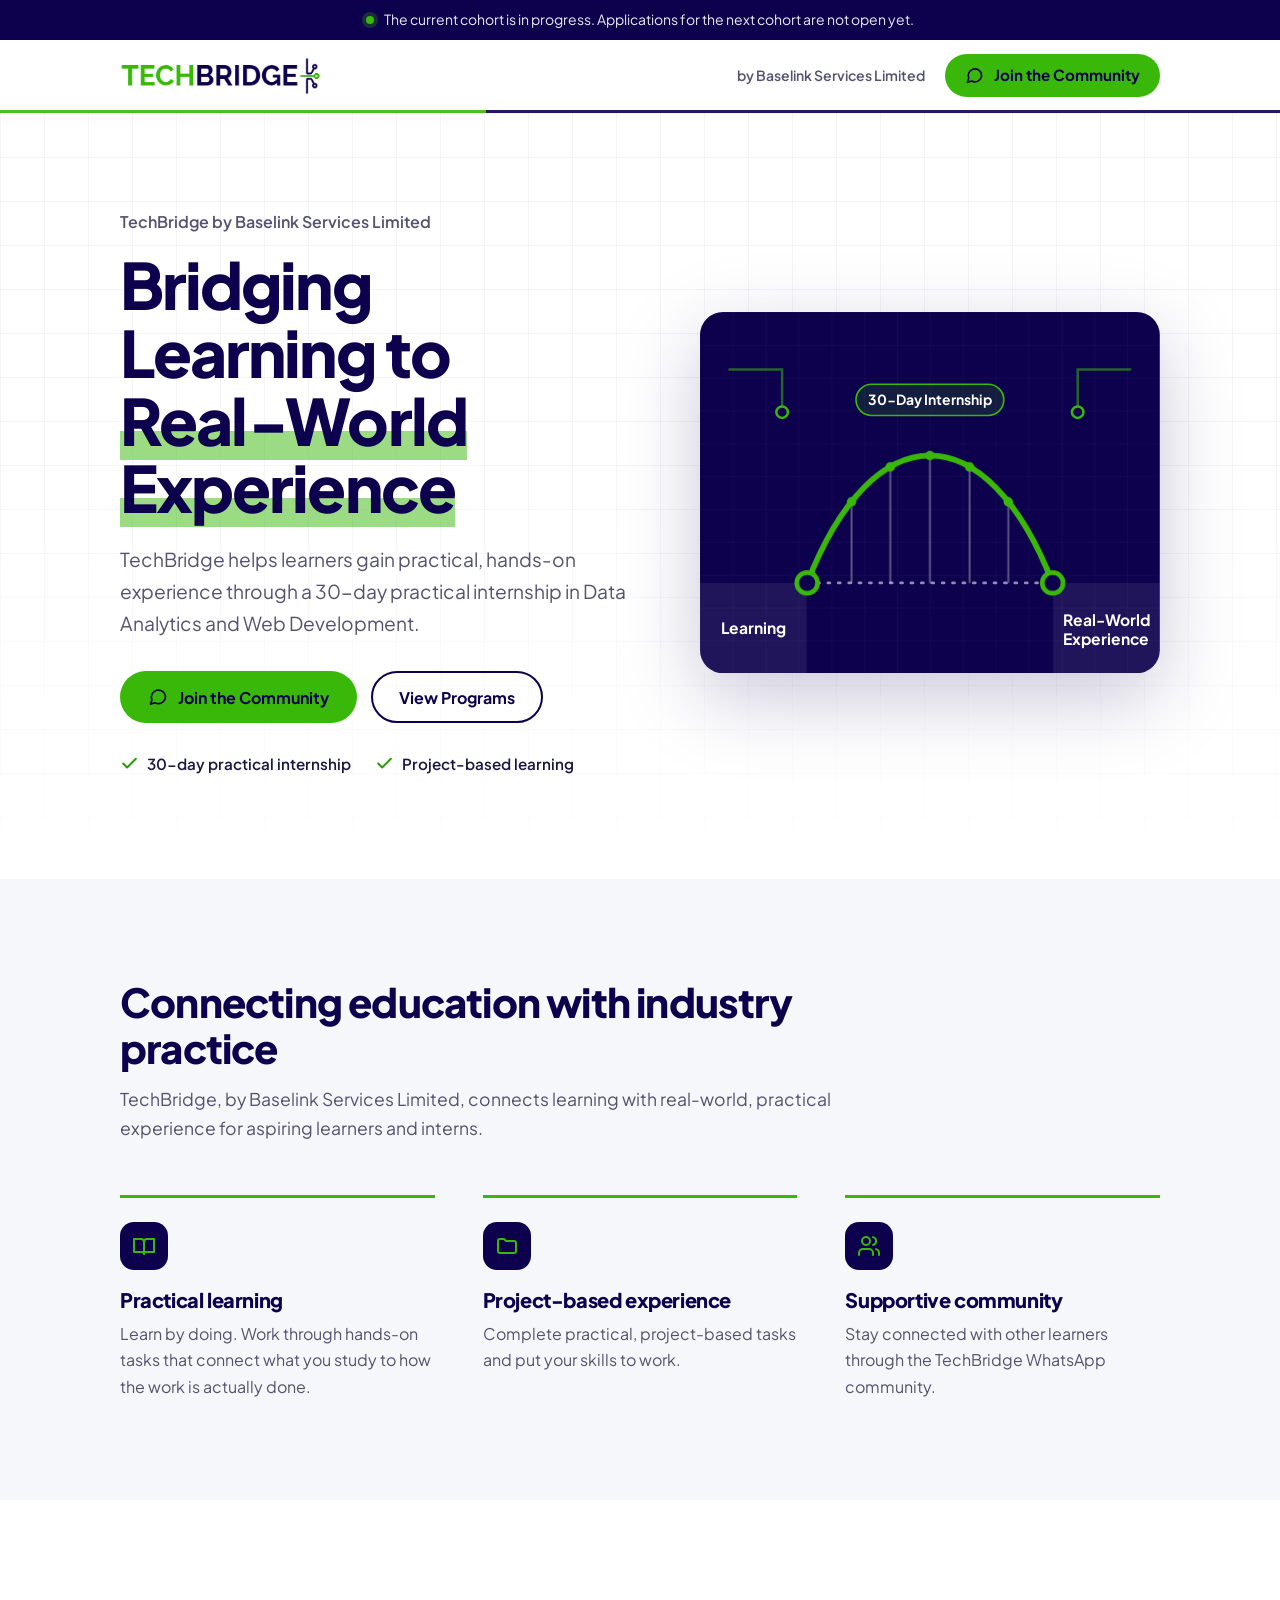
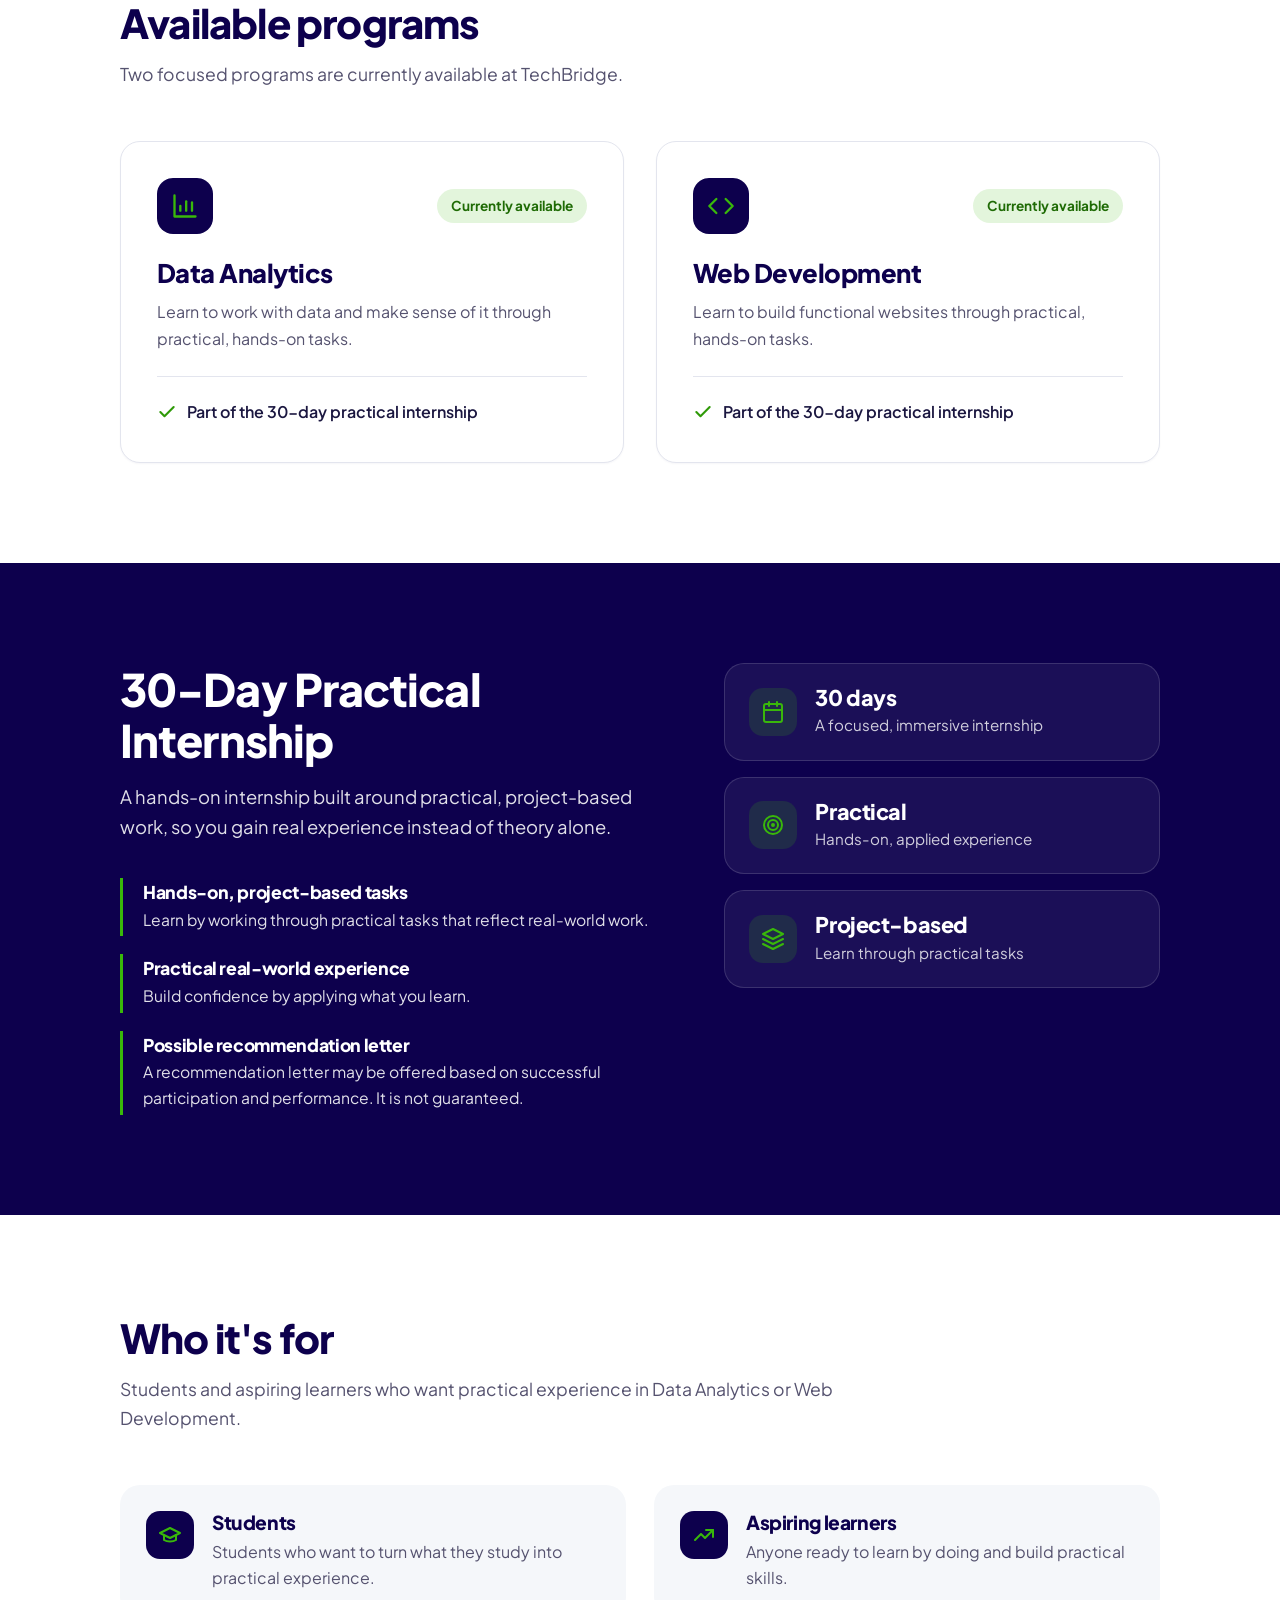
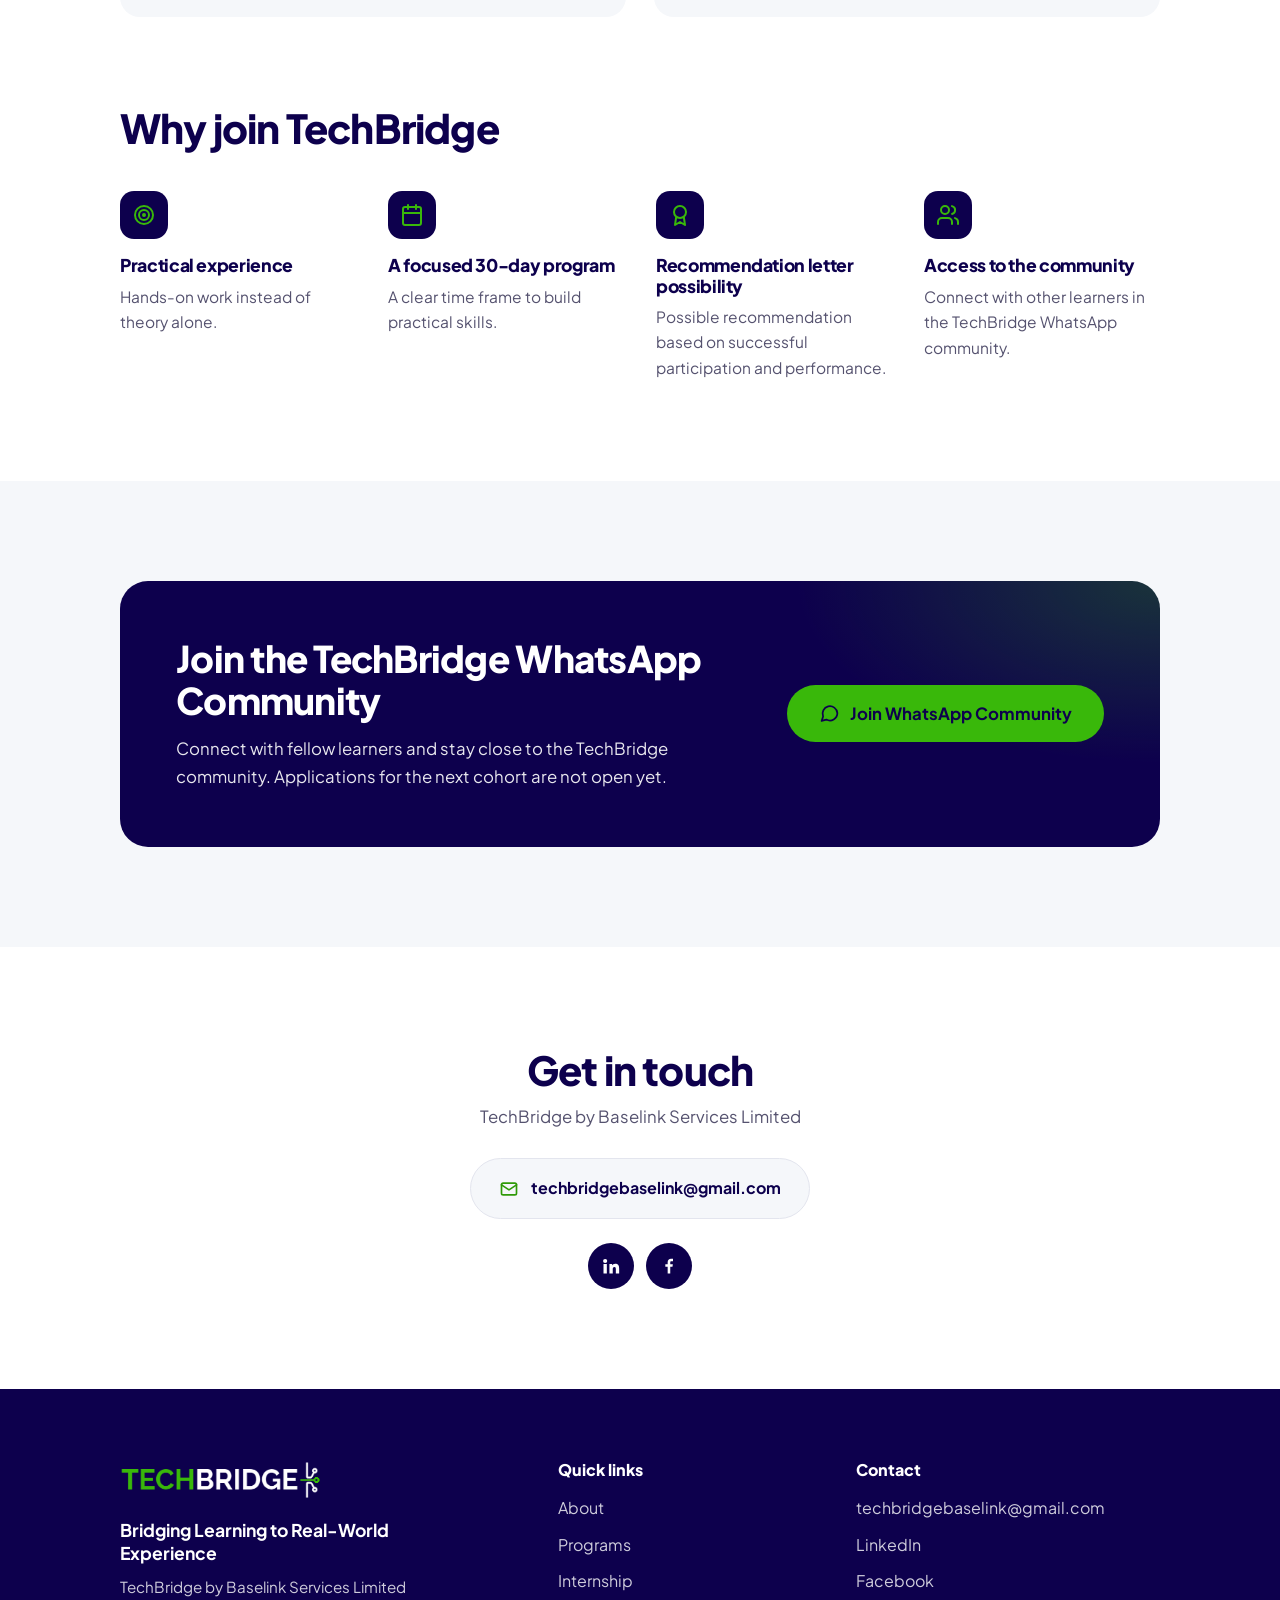
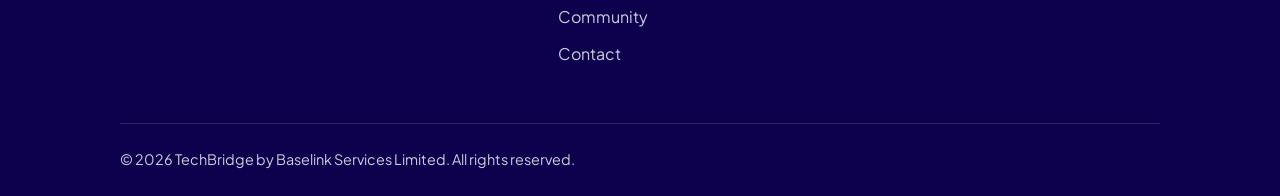
==== index.html @ 0a02c3eb "task completed" ====
<!DOCTYPE html>
<html lang="en">
<head>
  <meta charset="UTF-8">
  <meta name="viewport" content="width=device-width, initial-scale=1">
  <title>TechBridge | Bridging Learning to Real-World Experience</title>
  <meta name="description" content="TechBridge by Baselink Services Limited offers a 30-day practical internship in Data Analytics and Web Development.">
  <meta name="theme-color" content="#0D004D">
  <link rel="icon" type="image/png" href="images/favicon.png">

  <link rel="preconnect" href="https://fonts.googleapis.com">
  <link rel="preconnect" href="https://fonts.gstatic.com" crossorigin>
  <link href="https://fonts.googleapis.com/css2?family=Plus+Jakarta+Sans:wght@400;500;600;700;800&display=swap" rel="stylesheet">
  <link rel="stylesheet" href="style.css">
</head>
<body>

  <!-- Icon sprite (inline so there are no extra files to load) -->
  <svg width="0" height="0" style="position:absolute" aria-hidden="true" focusable="false">
    <defs>
      <symbol id="i-chat" viewBox="0 0 24 24" fill="none" stroke="currentColor" stroke-width="2" stroke-linecap="round" stroke-linejoin="round"><path d="M21 11.5a8.5 8.5 0 0 1-12.6 7.4L3 20.5l1.7-5A8.5 8.5 0 1 1 21 11.5Z"/></symbol>
      <symbol id="i-book" viewBox="0 0 24 24" fill="none" stroke="currentColor" stroke-width="2" stroke-linecap="round" stroke-linejoin="round"><path d="M2 5h7a3 3 0 0 1 3 3v12a2 2 0 0 0-2-2H2z"/><path d="M22 5h-7a3 3 0 0 0-3 3v12a2 2 0 0 1 2-2h8z"/></symbol>
      <symbol id="i-folder" viewBox="0 0 24 24" fill="none" stroke="currentColor" stroke-width="2" stroke-linecap="round" stroke-linejoin="round"><path d="M3 7a2 2 0 0 1 2-2h4l2 2h8a2 2 0 0 1 2 2v8a2 2 0 0 1-2 2H5a2 2 0 0 1-2-2z"/></symbol>
      <symbol id="i-users" viewBox="0 0 24 24" fill="none" stroke="currentColor" stroke-width="2" stroke-linecap="round" stroke-linejoin="round"><path d="M16 21v-2a4 4 0 0 0-4-4H6a4 4 0 0 0-4 4v2"/><circle cx="9" cy="7" r="4"/><path d="M22 21v-2a4 4 0 0 0-3-3.9"/><path d="M16 3.1a4 4 0 0 1 0 7.8"/></symbol>
      <symbol id="i-chart" viewBox="0 0 24 24" fill="none" stroke="currentColor" stroke-width="2" stroke-linecap="round" stroke-linejoin="round"><path d="M3 3v18h18"/><path d="M8 16v-4"/><path d="M13 16V8"/><path d="M18 16v-7"/></symbol>
      <symbol id="i-code" viewBox="0 0 24 24" fill="none" stroke="currentColor" stroke-width="2" stroke-linecap="round" stroke-linejoin="round"><path d="m16 18 6-6-6-6"/><path d="m8 6-6 6 6 6"/></symbol>
      <symbol id="i-check" viewBox="0 0 24 24" fill="none" stroke="currentColor" stroke-width="2.5" stroke-linecap="round" stroke-linejoin="round"><path d="M20 6 9 17l-5-5"/></symbol>
      <symbol id="i-calendar" viewBox="0 0 24 24" fill="none" stroke="currentColor" stroke-width="2" stroke-linecap="round" stroke-linejoin="round"><rect x="3" y="4" width="18" height="18" rx="2"/><path d="M16 2v4M8 2v4M3 10h18"/></symbol>
      <symbol id="i-target" viewBox="0 0 24 24" fill="none" stroke="currentColor" stroke-width="2" stroke-linecap="round" stroke-linejoin="round"><circle cx="12" cy="12" r="9"/><circle cx="12" cy="12" r="5"/><circle cx="12" cy="12" r="1"/></symbol>
      <symbol id="i-layers" viewBox="0 0 24 24" fill="none" stroke="currentColor" stroke-width="2" stroke-linecap="round" stroke-linejoin="round"><path d="m12 2 10 5-10 5L2 7l10-5Z"/><path d="m2 17 10 5 10-5"/><path d="m2 12 10 5 10-5"/></symbol>
      <symbol id="i-cap" viewBox="0 0 24 24" fill="none" stroke="currentColor" stroke-width="2" stroke-linecap="round" stroke-linejoin="round"><path d="M22 10 12 5 2 10l10 5 10-5Z"/><path d="M6 12v5c3 2 9 2 12 0v-5"/></symbol>
      <symbol id="i-trend" viewBox="0 0 24 24" fill="none" stroke="currentColor" stroke-width="2" stroke-linecap="round" stroke-linejoin="round"><path d="m3 17 6-6 4 4 8-8"/><path d="M14 7h7v7"/></symbol>
      <symbol id="i-award" viewBox="0 0 24 24" fill="none" stroke="currentColor" stroke-width="2" stroke-linecap="round" stroke-linejoin="round"><circle cx="12" cy="9" r="6"/><path d="M8.2 13.9 7 22l5-3 5 3-1.2-8.1"/></symbol>
      <symbol id="i-mail" viewBox="0 0 24 24" fill="none" stroke="currentColor" stroke-width="2" stroke-linecap="round" stroke-linejoin="round"><rect x="3" y="5" width="18" height="14" rx="2"/><path d="m3 7 9 6 9-6"/></symbol>
      <symbol id="i-linkedin" viewBox="0 0 24 24" fill="currentColor"><path d="M4.98 3.5a2.5 2.5 0 1 1 0 5 2.5 2.5 0 0 1 0-5ZM3 9.5h4V21H3V9.5Zm6.5 0h3.8v1.6h.1c.5-1 1.8-1.9 3.7-1.9 4 0 4.7 2.6 4.7 6V21h-4v-5c0-1.2 0-2.8-1.7-2.8s-2 1.3-2 2.7V21h-4V9.5Z"/></symbol>
      <symbol id="i-facebook" viewBox="0 0 24 24" fill="currentColor"><path d="M13.5 21v-8h2.7l.4-3.2h-3.1V7.8c0-.9.3-1.5 1.6-1.5h1.7V3.4c-.3 0-1.3-.1-2.4-.1-2.4 0-4 1.5-4 4.1v2.4H7.6V13h2.8v8h3.1Z"/></symbol>
    </defs>
  </svg>

  <a class="skip-link" href="#main">Skip to content</a>

  <!-- Cohort notice -->
  <div class="notice" role="status">
    <p><span class="notice-dot" aria-hidden="true"></span>The current cohort is in progress. Applications for the next cohort are not open yet.</p>
  </div>

  <!-- Header -->
  <header class="site-header">
    <div class="container header-inner">
      <a class="brand" href="#home" aria-label="TechBridge home">
        <img src="images/techbridge-logo.png" alt="TechBridge" width="546" height="103">
      </a>
      <div class="header-side">
        <span class="header-org">by Baselink Services Limited</span>
        <a class="btn btn-primary btn-sm" href="https://chat.whatsapp.com/FqpBvYS4oaK32cXDxc8JIS" target="_blank" rel="noopener noreferrer">
          <svg class="icon" aria-hidden="true"><use href="#i-chat"/></svg>
          <span class="label-long">Join the Community</span>
          <span class="label-short">Join</span>
        </a>
      </div>
    </div>
  </header>

  <main id="main">

    <!-- Hero -->
    <section class="hero" id="home">
      <div class="container hero-grid">
        <div class="hero-copy">
          <p class="hero-org">TechBridge by Baselink Services Limited</p>
          <h1>Bridging Learning to <span class="mark">Real&#8209;World Experience</span></h1>
          <p class="hero-lead">TechBridge helps learners gain practical, hands-on experience through a 30-day practical internship in Data Analytics and Web Development.</p>
          <div class="hero-actions">
            <a class="btn btn-primary" href="https://chat.whatsapp.com/FqpBvYS4oaK32cXDxc8JIS" target="_blank" rel="noopener noreferrer">
              <svg class="icon" aria-hidden="true"><use href="#i-chat"/></svg>
              Join the Community
            </a>
            <a class="btn btn-outline" href="#programs">View Programs</a>
          </div>
          <ul class="hero-points">
            <li><svg class="icon" aria-hidden="true"><use href="#i-check"/></svg>30-day practical internship</li>
            <li><svg class="icon" aria-hidden="true"><use href="#i-check"/></svg>Project-based learning</li>
          </ul>
        </div>

        <div class="hero-visual">
          <svg class="bridge" viewBox="0 0 560 440" role="img" aria-label="Illustration of a bridge connecting Learning on the left to Real-World Experience on the right">
            <defs>
              <pattern id="grid" width="40" height="40" patternUnits="userSpaceOnUse">
                <path d="M40 0H0V40" fill="none" stroke="#ffffff" stroke-opacity="0.07"/>
              </pattern>
            </defs>
            <rect width="560" height="440" rx="28" fill="#0D004D"/>
            <rect width="560" height="440" rx="28" fill="url(#grid)"/>

            <!-- circuit traces, echoing the logo icon -->
            <g fill="none" stroke="#39B80A" stroke-opacity="0.55" stroke-width="3" stroke-linecap="round">
              <path d="M36 70h64v44"/>
              <path d="M524 70h-64v44"/>
            </g>
            <g fill="#0D004D" stroke="#39B80A" stroke-width="3">
              <circle cx="100" cy="122" r="7"/>
              <circle cx="460" cy="122" r="7"/>
            </g>

            <!-- banks -->
            <rect x="0" y="330" width="130" height="110" fill="#ffffff" fill-opacity="0.08"/>
            <rect x="430" y="330" width="130" height="110" fill="#ffffff" fill-opacity="0.08"/>

            <g transform="translate(280 330) scale(1.15) translate(-280 -330)">
            <!-- deck -->
            <path d="M150 330H410" stroke="#ffffff" stroke-opacity="0.55" stroke-width="3" stroke-dasharray="2 9" stroke-linecap="round"/>

            <!-- hangers -->
            <g class="hangers" stroke="#ffffff" stroke-opacity="0.35" stroke-width="2">
              <path d="M197 244V330"/><path d="M238 207V330"/><path d="M280 195V330"/><path d="M322 207V330"/><path d="M363 244V330"/>
            </g>

            <!-- arch -->
            <path class="arch" pathLength="1" d="M150 330C220 150 340 150 410 330" fill="none" stroke="#39B80A" stroke-width="6" stroke-linecap="round"/>

            <g class="arch-nodes" fill="#39B80A">
              <circle cx="197" cy="244" r="5"/><circle cx="238" cy="207" r="5"/><circle cx="280" cy="195" r="5"/><circle cx="322" cy="207" r="5"/><circle cx="363" cy="244" r="5"/>
            </g>

            <!-- end nodes -->
            <g fill="#0D004D" stroke="#39B80A" stroke-width="5">
              <circle cx="150" cy="330" r="11"/>
              <circle cx="410" cy="330" r="11"/>
            </g>

            </g>

            <!-- 30-day tag -->
            <g>
              <rect x="190" y="88" width="180" height="38" rx="19" fill="#39B80A" fill-opacity="0.16" stroke="#39B80A" stroke-width="2"/>
              <text x="280" y="113" text-anchor="middle" fill="#ffffff" font-size="17" font-weight="700" font-family="Plus Jakarta Sans, Arial, sans-serif">30-Day Internship</text>
            </g>

            <!-- bank labels -->
            <g fill="#ffffff" font-family="Plus Jakarta Sans, Arial, sans-serif" font-weight="700" font-size="19" text-anchor="middle">
              <text x="65" y="392">Learning</text>
              <text x="495" y="382">Real-World</text>
              <text x="495" y="406">Experience</text>
            </g>
          </svg>
        </div>
      </div>
    </section>

    <!-- About -->
    <section class="section section-soft" id="about">
      <div class="container">
        <div class="section-head">
          <h2>Connecting education with industry practice</h2>
          <p>TechBridge, by Baselink Services Limited, connects learning with real-world, practical experience for aspiring learners and interns.</p>
        </div>

        <div class="trio">
          <article class="trio-item">
            <span class="icon-chip"><svg class="icon" aria-hidden="true"><use href="#i-book"/></svg></span>
            <div class="trio-text">
              <h3>Practical learning</h3>
              <p>Learn by doing. Work through hands-on tasks that connect what you study to how the work is actually done.</p>
            </div>
          </article>
          <article class="trio-item">
            <span class="icon-chip"><svg class="icon" aria-hidden="true"><use href="#i-folder"/></svg></span>
            <div class="trio-text">
              <h3>Project-based experience</h3>
              <p>Complete practical, project-based tasks and put your skills to work.</p>
            </div>
          </article>
          <article class="trio-item">
            <span class="icon-chip"><svg class="icon" aria-hidden="true"><use href="#i-users"/></svg></span>
            <div class="trio-text">
              <h3>Supportive community</h3>
              <p>Stay connected with other learners through the TechBridge WhatsApp community.</p>
            </div>
          </article>
        </div>
      </div>
    </section>

    <!-- Programs -->
    <section class="section" id="programs">
      <div class="container">
        <div class="section-head">
          <h2>Available programs</h2>
          <p>Two focused programs are currently available at TechBridge.</p>
        </div>

        <div class="program-grid">
          <article class="program-card">
            <div class="program-top">
              <span class="icon-chip icon-chip-lg"><svg class="icon" aria-hidden="true"><use href="#i-chart"/></svg></span>
              <span class="badge">Currently available</span>
            </div>
            <h3>Data Analytics</h3>
            <p>Learn to work with data and make sense of it through practical, hands-on tasks.</p>
            <ul class="check-list">
              <li><svg class="icon" aria-hidden="true"><use href="#i-check"/></svg>Part of the 30-day practical internship</li>
            </ul>
          </article>

          <article class="program-card">
            <div class="program-top">
              <span class="icon-chip icon-chip-lg"><svg class="icon" aria-hidden="true"><use href="#i-code"/></svg></span>
              <span class="badge">Currently available</span>
            </div>
            <h3>Web Development</h3>
            <p>Learn to build functional websites through practical, hands-on tasks.</p>
            <ul class="check-list">
              <li><svg class="icon" aria-hidden="true"><use href="#i-check"/></svg>Part of the 30-day practical internship</li>
            </ul>
          </article>
        </div>
      </div>
    </section>

    <!-- Internship -->
    <section class="section section-dark" id="internship">
      <div class="container internship-grid">
        <div class="internship-copy">
          <h2>30-Day Practical Internship</h2>
          <p class="internship-lead">A hands-on internship built around practical, project-based work, so you gain real experience instead of theory alone.</p>

          <ul class="benefits">
            <li>
              <h3>Hands-on, project-based tasks</h3>
              <p>Learn by working through practical tasks that reflect real-world work.</p>
            </li>
            <li>
              <h3>Practical real-world experience</h3>
              <p>Build confidence by applying what you learn.</p>
            </li>
            <li>
              <h3>Possible recommendation letter</h3>
              <p>A recommendation letter may be offered based on successful participation and performance. It is not guaranteed.</p>
            </li>
          </ul>
        </div>

        <div class="internship-tiles">
          <div class="tile">
            <span class="icon-chip icon-chip-light"><svg class="icon" aria-hidden="true"><use href="#i-calendar"/></svg></span>
            <div>
              <h3>30 days</h3>
              <p>A focused, immersive internship</p>
            </div>
          </div>
          <div class="tile">
            <span class="icon-chip icon-chip-light"><svg class="icon" aria-hidden="true"><use href="#i-target"/></svg></span>
            <div>
              <h3>Practical</h3>
              <p>Hands-on, applied experience</p>
            </div>
          </div>
          <div class="tile">
            <span class="icon-chip icon-chip-light"><svg class="icon" aria-hidden="true"><use href="#i-layers"/></svg></span>
            <div>
              <h3>Project-based</h3>
              <p>Learn through practical tasks</p>
            </div>
          </div>
        </div>
      </div>
    </section>

    <!-- Who it's for + Why join -->
    <section class="section" id="why-join">
      <div class="container">
        <div class="section-head">
          <h2>Who it's for</h2>
          <p>Students and aspiring learners who want practical experience in Data Analytics or Web Development.</p>
        </div>

        <div class="duo">
          <article class="who-card">
            <span class="icon-chip"><svg class="icon" aria-hidden="true"><use href="#i-cap"/></svg></span>
            <div>
              <h3>Students</h3>
              <p>Students who want to turn what they study into practical experience.</p>
            </div>
          </article>
          <article class="who-card">
            <span class="icon-chip"><svg class="icon" aria-hidden="true"><use href="#i-trend"/></svg></span>
            <div>
              <h3>Aspiring learners</h3>
              <p>Anyone ready to learn by doing and build practical skills.</p>
            </div>
          </article>
        </div>

        <div class="section-head why-head">
          <h2>Why join TechBridge</h2>
        </div>

        <div class="quad">
          <article class="why-item">
            <span class="icon-chip"><svg class="icon" aria-hidden="true"><use href="#i-target"/></svg></span>
            <h3>Practical experience</h3>
            <p>Hands-on work instead of theory alone.</p>
          </article>
          <article class="why-item">
            <span class="icon-chip"><svg class="icon" aria-hidden="true"><use href="#i-calendar"/></svg></span>
            <h3>A focused 30-day program</h3>
            <p>A clear time frame to build practical skills.</p>
          </article>
          <article class="why-item">
            <span class="icon-chip"><svg class="icon" aria-hidden="true"><use href="#i-award"/></svg></span>
            <h3>Recommendation letter possibility</h3>
            <p>Possible recommendation based on successful participation and performance.</p>
          </article>
          <article class="why-item">
            <span class="icon-chip"><svg class="icon" aria-hidden="true"><use href="#i-users"/></svg></span>
            <h3>Access to the community</h3>
            <p>Connect with other learners in the TechBridge WhatsApp community.</p>
          </article>
        </div>
      </div>
    </section>

    <!-- Community -->
    <section class="section section-soft" id="community">
      <div class="container">
        <div class="community-banner">
          <div class="community-copy">
            <h2>Join the TechBridge WhatsApp Community</h2>
            <p>Connect with fellow learners and stay close to the TechBridge community. Applications for the next cohort are not open yet.</p>
          </div>
          <a class="btn btn-primary btn-lg" href="https://chat.whatsapp.com/FqpBvYS4oaK32cXDxc8JIS" target="_blank" rel="noopener noreferrer">
            <svg class="icon" aria-hidden="true"><use href="#i-chat"/></svg>
            Join WhatsApp Community
          </a>
        </div>
      </div>
    </section>

    <!-- Contact -->
    <section class="section" id="contact">
      <div class="container contact">
        <h2>Get in touch</h2>
        <p>TechBridge by Baselink Services Limited</p>

        <a class="email-pill" href="mailto:techbridgebaselink@gmail.com">
          <svg class="icon" aria-hidden="true"><use href="#i-mail"/></svg>
          techbridgebaselink@gmail.com
        </a>

        <ul class="socials" aria-label="TechBridge social media">
          <li>
            <a href="https://www.linkedin.com/company/techbridge-services/" target="_blank" rel="noopener noreferrer" aria-label="TechBridge on LinkedIn">
              <svg class="icon" aria-hidden="true"><use href="#i-linkedin"/></svg>
            </a>
          </li>
          <li>
            <a href="https://www.facebook.com/p/Baselink-Services-100066771475783/" target="_blank" rel="noopener noreferrer" aria-label="Baselink Services on Facebook">
              <svg class="icon" aria-hidden="true"><use href="#i-facebook"/></svg>
            </a>
          </li>
        </ul>
      </div>
    </section>

  </main>

  <!-- Footer -->
  <footer class="site-footer">
    <div class="container footer-grid">
      <div class="footer-brand">
        <img src="images/techbridge-logo-light.png" alt="TechBridge" width="546" height="103">
        <p class="footer-tagline">Bridging Learning to Real-World Experience</p>
        <p class="footer-org">TechBridge by Baselink Services Limited</p>
      </div>

      <nav class="footer-col" aria-label="Footer">
        <h2>Quick links</h2>
        <ul>
          <li><a href="#about">About</a></li>
          <li><a href="#programs">Programs</a></li>
          <li><a href="#internship">Internship</a></li>
          <li><a href="#community">Community</a></li>
          <li><a href="#contact">Contact</a></li>
        </ul>
      </nav>

      <div class="footer-col">
        <h2>Contact</h2>
        <ul>
          <li><a href="mailto:techbridgebaselink@gmail.com">techbridgebaselink@gmail.com</a></li>
          <li><a href="https://www.linkedin.com/company/techbridge-services/" target="_blank" rel="noopener noreferrer">LinkedIn</a></li>
          <li><a href="https://www.facebook.com/p/Baselink-Services-100066771475783/" target="_blank" rel="noopener noreferrer">Facebook</a></li>
        </ul>
      </div>
    </div>

    <div class="container footer-bottom">
      <p>&copy; 2026 TechBridge by Baselink Services Limited. All rights reserved.</p>
    </div>
  </footer>

</body>
</html>
---- style.css ----
/* ==========================================================
   TechBridge homepage  (FLEXBOX VERSION: no CSS grid anywhere)
   Brand colors sampled from the logo:
   green #39B80A, navy #0D004D

   Flexbox cheat sheet used in this file
   - Row of equal columns:   parent {display:flex; gap:X}  child {flex:1 1 0; min-width:0}
   - Unequal columns (ratio): child {flex:1.05 1 0}  and  child {flex:.95 1 0}
   - Stack in a column:      parent {display:flex; flex-direction:column; gap:X}
   - Wrap into rows:         parent {flex-wrap:wrap}  child {flex:0 0 calc(...)}
   - Center on both axes:    align-items:center; justify-content:center
   ========================================================== */

:root {
  --green: #39b80a;
  --green-dark: #2f9a08;
  --navy: #0d004d;
  --navy-soft: #1a0f66;
  --ink: #1b1740;
  --muted: #55526f;
  --line: #e3e5ee;
  --soft: #f5f7fa;
  --white: #ffffff;

  --radius-sm: 12px;
  --radius: 20px;
  --radius-lg: 28px;

  --font: "Plus Jakarta Sans", system-ui, -apple-system, "Segoe UI", Roboto, Arial, sans-serif;
  --header-h: 72px;

  /* gap used by the 4-up "Why join" row, reused in a calc() below */
  --quad-gap: clamp(20px, 3vw, 32px);
}

/* ---------- Reset / base ---------- */
*,
*::before,
*::after { box-sizing: border-box; }

html {
  scroll-behavior: smooth;
  scroll-padding-top: calc(var(--header-h) + 16px);
  -webkit-text-size-adjust: 100%;
}

body {
  margin: 0;
  font-family: var(--font);
  font-size: 1rem;
  line-height: 1.65;
  color: var(--ink);
  background: var(--white);
  -webkit-font-smoothing: antialiased;
}

img, svg { display: block; max-width: 100%; }

h1, h2, h3, p, ul { margin: 0; }
ul { padding: 0; list-style: none; }

a { color: inherit; }

h1, h2, h3 {
  color: var(--navy);
  line-height: 1.15;
  letter-spacing: -0.02em;
  font-weight: 800;
}

.container {
  width: 100%;
  max-width: 1120px;
  margin-inline: auto;
  padding-inline: clamp(20px, 5vw, 40px);
}

.icon {
  width: 1.25em;
  height: 1.25em;
  flex: none;
}

:focus-visible {
  outline: 3px solid var(--navy);
  outline-offset: 3px;
  border-radius: 6px;
}

.section-dark :focus-visible,
.site-footer :focus-visible,
.community-banner :focus-visible,
.notice :focus-visible {
  outline-color: var(--white);
}

.skip-link {
  position: absolute;
  left: 16px;
  top: -60px;
  z-index: 100;
  padding: 10px 16px;
  background: var(--navy);
  color: var(--white);
  border-radius: 8px;
  text-decoration: none;
  font-weight: 600;
}
.skip-link:focus { top: 12px; }

/* ---------- Buttons ---------- */
.btn {
  white-space: nowrap;
  display: inline-flex;          /* icon + text on one line */
  align-items: center;
  justify-content: center;
  gap: 10px;
  padding: 14px 26px;
  border-radius: 999px;
  border: 2px solid transparent;
  font: inherit;
  font-weight: 700;
  font-size: 1rem;
  line-height: 1.2;
  text-decoration: none;
  cursor: pointer;
  transition: background-color 0.2s, color 0.2s, border-color 0.2s;
}

/* Navy text on green keeps contrast high */
.btn-primary {
  background: var(--green);
  color: var(--navy);
}
.btn-primary:hover { background: var(--green-dark); }

.btn-outline {
  background: transparent;
  color: var(--navy);
  border-color: var(--navy);
}
.btn-outline:hover {
  background: var(--navy);
  color: var(--white);
}

.btn-sm { padding: 10px 18px; font-size: 0.95rem; }
.btn-lg { padding: 16px 30px; font-size: 1.05rem; }

.label-short { display: none; }

/* ---------- Cohort notice + header ---------- */
.notice {
  background: var(--navy);
  color: rgba(255, 255, 255, 0.92);
  font-size: 0.875rem;
  text-align: center;
  padding: 10px 20px;
}
.notice p {
  display: flex;                 /* dot + sentence side by side */
  align-items: center;
  justify-content: center;
  gap: 10px;
  line-height: 1.4;
}
.notice-dot {
  width: 8px;
  height: 8px;
  flex: none;
  border-radius: 50%;
  background: var(--green);
  box-shadow: 0 0 0 4px rgba(57, 184, 10, 0.25);
}

.site-header {
  position: sticky;
  top: 0;
  z-index: 50;
  background: rgba(255, 255, 255, 0.92);
  -webkit-backdrop-filter: saturate(1.4) blur(10px);
  backdrop-filter: saturate(1.4) blur(10px);
  border-bottom: 1px solid var(--line);
}
/* Two-tone line, echoing the green + navy logo */
.site-header::after {
  content: "";
  position: absolute;
  left: 0;
  right: 0;
  bottom: -1px;
  height: 3px;
  background: linear-gradient(90deg, var(--green) 0%, var(--green) 38%, var(--navy) 38%, var(--navy) 100%);
  opacity: 0.9;
}

/* Logo on the left, everything else pushed to the right */
.header-inner {
  display: flex;
  align-items: center;
  justify-content: space-between;
  gap: 16px;
  min-height: var(--header-h);
}

.brand img {
  height: 38px;
  width: auto;
}

.header-side {
  display: flex;
  align-items: center;
  gap: 20px;
}
.header-org {
  white-space: nowrap;
  font-size: 0.875rem;
  font-weight: 600;
  color: var(--muted);
}

/* ---------- Hero ---------- */
.hero {
  position: relative;
  overflow: hidden;
  padding: clamp(48px, 8vw, 96px) 0 clamp(56px, 8vw, 104px);
  background:
    linear-gradient(rgba(13, 0, 77, 0.045) 1px, transparent 1px) 0 0 / 44px 44px,
    linear-gradient(90deg, rgba(13, 0, 77, 0.045) 1px, transparent 1px) 0 0 / 44px 44px,
    var(--white);
}
.hero::before {
  /* fades the grid lines out toward the bottom */
  content: "";
  position: absolute;
  inset: 0;
  background: linear-gradient(to bottom, rgba(255, 255, 255, 0) 40%, var(--white) 100%);
  pointer-events: none;
}

/* Two columns: text (1.05 share) and illustration (0.95 share) */
.hero-grid {
  position: relative;
  display: flex;
  align-items: center;
  gap: clamp(32px, 6vw, 72px);
}
.hero-copy   { flex: 1.05 1 0; min-width: 0; }
.hero-visual { flex: 0.95 1 0; min-width: 0; filter: drop-shadow(0 24px 40px rgba(13, 0, 77, 0.22)); }

.hero-org {
  font-weight: 600;
  color: var(--muted);
  margin-bottom: 16px;
}

.hero h1 {
  font-size: clamp(2.3rem, 5.4vw, 4rem);
  line-height: 1.06;
  letter-spacing: -0.03em;
}

/* Highlight bar behind the key phrase: stays readable, unlike green text on white */
.mark {
  background: linear-gradient(transparent 64%, rgba(57, 184, 10, 0.5) 64%);
  -webkit-box-decoration-break: clone;
  box-decoration-break: clone;
}

.hero-lead {
  margin-top: 22px;
  max-width: 54ch;
  font-size: clamp(1.05rem, 1.6vw, 1.2rem);
  color: var(--muted);
}

.hero-actions {
  display: flex;
  flex-wrap: wrap;               /* buttons drop to a new line when space runs out */
  gap: 14px;
  margin-top: 32px;
}

.hero-points {
  display: flex;
  flex-wrap: wrap;
  gap: 10px 24px;
  margin-top: 28px;
  font-size: 0.95rem;
  font-weight: 600;
  color: var(--ink);
}
.hero-points li {
  display: flex;
  align-items: center;
  gap: 8px;
}
.hero-points .icon { color: var(--green-dark); }

.bridge { width: 100%; height: auto; }

/* The one animated moment: the bridge draws itself on load */
.arch {
  stroke-dasharray: 1;
  stroke-dashoffset: 1;
  animation: draw 1.8s 0.3s ease-out forwards;
}
.hangers,
.arch-nodes {
  opacity: 0;
  animation: appear 0.8s 1.5s ease-out forwards;
}
@keyframes draw { to { stroke-dashoffset: 0; } }
@keyframes appear { to { opacity: 1; } }

/* ---------- Sections ---------- */
.section { padding: clamp(60px, 8vw, 100px) 0; }
.section-soft { background: var(--soft); }
.section-dark {
  background: var(--navy);
  color: rgba(255, 255, 255, 0.88);
}
.section-dark h2,
.section-dark h3 { color: var(--white); }

.section-head { max-width: 62ch; margin-bottom: clamp(32px, 5vw, 52px); }
.section-head h2 { font-size: clamp(1.75rem, 3.6vw, 2.5rem); }
.section-head p {
  margin-top: 14px;
  font-size: 1.1rem;
  color: var(--muted);
}

.icon-chip {
  display: inline-flex;
  align-items: center;
  justify-content: center;
  width: 48px;
  height: 48px;
  flex: none;                    /* never let flexbox squash the icon square */
  border-radius: 14px;
  background: var(--navy);
  color: var(--green);
}
.icon-chip .icon { width: 24px; height: 24px; }
.icon-chip-lg { width: 56px; height: 56px; border-radius: 16px; }
.icon-chip-lg .icon { width: 28px; height: 28px; }
.icon-chip-light { background: rgba(57, 184, 10, 0.16); }

/* ---------- About: three equal columns ---------- */
.trio {
  display: flex;
  gap: clamp(24px, 4vw, 48px);
}
.trio-item {
  flex: 1 1 0;                   /* equal widths */
  min-width: 0;
  padding-top: 24px;
  border-top: 3px solid var(--green);
}
.trio-item .icon-chip { margin-bottom: 18px; }
.trio-item h3 { font-size: 1.25rem; margin-bottom: 10px; }
.trio-item p { color: var(--muted); }

/* ---------- Programs: two equal cards ---------- */
.program-grid {
  display: flex;
  gap: clamp(20px, 3vw, 32px);   /* cards stretch to equal height by default */
}
.program-card {
  flex: 1 1 0;
  min-width: 0;
  padding: clamp(24px, 4vw, 36px);
  background: var(--white);
  border: 1px solid var(--line);
  border-radius: var(--radius);
  box-shadow: 0 1px 2px rgba(13, 0, 77, 0.04);
  transition: border-color 0.2s;
}
.program-card:hover { border-color: var(--green); }

.program-top {
  display: flex;
  align-items: center;
  justify-content: space-between;  /* icon left, badge right */
  gap: 12px;
  margin-bottom: 24px;
}
.badge {
  padding: 6px 14px;
  border-radius: 999px;
  background: rgba(57, 184, 10, 0.14);
  color: #1f6b05;
  font-size: 0.85rem;
  font-weight: 700;
}
.program-card h3 { font-size: 1.6rem; margin-bottom: 12px; }
.program-card > p { color: var(--muted); }

.check-list {
  display: flex;
  flex-direction: column;
  gap: 10px;
  margin-top: 24px;
  padding-top: 22px;
  border-top: 1px solid var(--line);
  font-weight: 600;
}
.check-list li {
  display: flex;
  align-items: center;
  gap: 10px;
}
.check-list .icon { color: var(--green-dark); }

/* ---------- Internship: text (1.1) + tiles (0.9) ---------- */
.internship-grid {
  display: flex;
  align-items: flex-start;       /* columns keep their own height */
  gap: clamp(32px, 6vw, 72px);
}
.internship-copy  { flex: 1.1 1 0; min-width: 0; }
.internship-tiles { flex: 0.9 1 0; min-width: 0; display: flex; flex-direction: column; gap: 16px; }

.internship-copy h2 { font-size: clamp(1.9rem, 4vw, 2.8rem); }
.internship-lead {
  margin-top: 16px;
  font-size: 1.15rem;
  max-width: 52ch;
}

.benefits {
  display: flex;
  flex-direction: column;
  gap: 18px;
  margin-top: 36px;
}
.benefits li {
  padding: 4px 0 4px 20px;
  border-left: 3px solid var(--green);
}
.benefits h3 { font-size: 1.1rem; margin-bottom: 4px; }
.benefits p { font-size: 0.98rem; }

.tile {
  display: flex;
  align-items: center;
  gap: 18px;
  padding: 22px 24px;
  background: rgba(255, 255, 255, 0.06);
  border: 1px solid rgba(255, 255, 255, 0.14);
  border-radius: var(--radius);
}
.tile h3 { font-size: 1.35rem; margin-bottom: 2px; }
.tile p { font-size: 0.95rem; color: rgba(255, 255, 255, 0.8); }

/* ---------- Who it's for / Why join ---------- */
.duo {
  display: flex;
  gap: clamp(16px, 3vw, 28px);
}
.who-card {
  flex: 1 1 0;
  min-width: 0;
  display: flex;
  gap: 18px;
  align-items: flex-start;
  padding: 26px;
  background: var(--soft);
  border-radius: var(--radius);
}
.who-card h3 { font-size: 1.2rem; margin-bottom: 6px; }
.who-card p { color: var(--muted); }

.why-head { margin-top: clamp(56px, 8vw, 88px); margin-bottom: clamp(28px, 4vw, 40px); }

/* Four across, then 2x2, then 1 column. Wrapping + a calc() width
   gives us this with one rule per breakpoint. */
.quad {
  display: flex;
  flex-wrap: wrap;
  gap: var(--quad-gap);
}
.why-item {
  flex: 0 0 calc((100% - 3 * var(--quad-gap)) / 4);   /* 4 per row */
  min-width: 0;
}
.why-item .icon-chip { margin-bottom: 16px; }
.why-item h3 { font-size: 1.1rem; margin-bottom: 8px; }
.why-item p { font-size: 0.97rem; color: var(--muted); }

/* ---------- Community ---------- */
.community-banner {
  position: relative;
  overflow: hidden;
  display: flex;
  align-items: center;
  justify-content: space-between;   /* text left, button right */
  gap: 32px;
  padding: clamp(32px, 6vw, 56px);
  border-radius: var(--radius-lg);
  background:
    radial-gradient(520px 260px at 100% 0%, rgba(57, 184, 10, 0.28), transparent 70%),
    var(--navy);
  color: rgba(255, 255, 255, 0.9);
}
.community-copy { max-width: 56ch; }
.community-copy h2 {
  color: var(--white);
  font-size: clamp(1.6rem, 3.4vw, 2.3rem);
}
.community-copy p { margin-top: 14px; font-size: 1.05rem; }
.community-banner .btn { flex: none; }

/* ---------- Contact ---------- */
.contact { text-align: center; }
.contact h2 { font-size: clamp(1.75rem, 3.6vw, 2.5rem); }
.contact > p { margin-top: 10px; color: var(--muted); font-size: 1.05rem; }

.email-pill {
  display: inline-flex;
  align-items: center;
  gap: 12px;
  margin-top: 28px;
  padding: 16px 28px;
  max-width: 100%;
  background: var(--soft);
  border: 1px solid var(--line);
  border-radius: 999px;
  font-weight: 700;
  color: var(--navy);
  text-decoration: none;
  overflow-wrap: anywhere;
  transition: border-color 0.2s;
}
.email-pill:hover { border-color: var(--green); }
.email-pill .icon { color: var(--green-dark); }

.socials {
  display: flex;
  justify-content: center;
  gap: 12px;
  margin-top: 24px;
}
.socials a {
  display: inline-flex;
  align-items: center;
  justify-content: center;
  width: 46px;
  height: 46px;
  border-radius: 50%;
  background: var(--navy);
  color: var(--white);
  transition: background-color 0.2s, color 0.2s;
}
.socials a:hover { background: var(--green); color: var(--navy); }

/* ---------- Footer: three columns (1.6 / 1 / 1.3) ---------- */
.site-footer {
  background: var(--navy);
  color: rgba(255, 255, 255, 0.8);
  padding-top: clamp(48px, 6vw, 72px);
}
.footer-grid {
  display: flex;
  gap: clamp(32px, 5vw, 64px);
}
.footer-brand { flex: 1.6 1 0; min-width: 0; }
.footer-col   { flex: 1 1 0;   min-width: 0; }
.footer-col:last-child { flex: 1.3 1 0; }

.footer-brand img { height: 38px; width: auto; }
.footer-tagline {
  margin-top: 20px;
  font-size: 1.1rem;
  font-weight: 700;
  color: var(--white);
  max-width: 28ch;
  line-height: 1.35;
}
.footer-org { margin-top: 8px; font-size: 0.95rem; }

.footer-col h2 {
  font-size: 1rem;
  color: var(--white);
  letter-spacing: 0;
  margin-bottom: 16px;
}
.footer-col ul { display: flex; flex-direction: column; gap: 10px; }
.footer-col a {
  text-decoration: none;
  overflow-wrap: anywhere;
}
.footer-col a:hover { color: var(--green); text-decoration: underline; }

.footer-bottom {
  margin-top: clamp(36px, 5vw, 56px);
  font-size: 0.9rem;
}
.footer-bottom p {
  padding-block: 24px;
  border-top: 1px solid rgba(255, 255, 255, 0.14);
}

/* ==========================================================
   Responsive
   Idea: on smaller screens, "row" layouts become "column"
   layouts (flex-direction: column) and the flex ratios are
   reset to "size to content" (flex: none).
   ========================================================== */

/* Tablet */
@media (max-width: 960px) {
  .header-org { display: none; }

  /* Hero: stack text above illustration */
  .hero-grid { flex-direction: column; align-items: stretch; }
  .hero-copy,
  .hero-visual { flex: none; }
  .hero-visual { width: 100%; max-width: 640px; }

  /* About: stack the three items; icon sits beside its text */
  .trio { flex-direction: column; gap: 28px; }
  .trio-item {
    flex: none;
    display: flex;
    align-items: flex-start;
    gap: 18px;
    padding-top: 20px;
  }
  .trio-item .icon-chip { margin-bottom: 0; }
  .trio-text { flex: 1 1 0; min-width: 0; }

  /* Internship: stack text above tiles */
  .internship-grid { flex-direction: column; align-items: stretch; }
  .internship-copy,
  .internship-tiles { flex: none; }

  /* Why join: 2 per row */
  .why-item { flex-basis: calc((100% - var(--quad-gap)) / 2); }

  /* Community: stack text above button */
  .community-banner { flex-direction: column; align-items: flex-start; }

  /* Footer: brand on its own full-width row, two columns below */
  .footer-grid { flex-wrap: wrap; }
  .footer-brand { flex: 0 0 100%; }
  .footer-col,
  .footer-col:last-child { flex: 1 1 200px; }
}

/* Phone */
@media (max-width: 640px) {
  :root { --header-h: 64px; }

  .notice { font-size: 0.8rem; padding: 9px 16px; text-align: left; }
  .notice p { align-items: flex-start; }
  .notice-dot { margin-top: 5px; }

  .brand img { height: 30px; }
  .label-long { display: none; }
  .label-short { display: inline; }

  .hero-actions .btn { flex: 1 1 100%; }

  /* Programs, who-it's-for: one per row */
  .program-grid,
  .duo { flex-direction: column; }
  .program-card,
  .who-card { flex: none; }

  /* Why join: one per row */
  .why-item { flex-basis: 100%; }

  .tile { padding: 18px; }
  .community-banner .btn { align-self: stretch; }
  .email-pill { padding: 14px 20px; font-size: 0.95rem; }

  /* Footer: single column */
  .footer-grid { flex-direction: column; flex-wrap: nowrap; }
  .footer-brand,
  .footer-col,
  .footer-col:last-child { flex: none; }
}

@media (max-width: 380px) {
  .brand img { height: 26px; }
}

/* ---------- Reduced motion ---------- */
@media (prefers-reduced-motion: reduce) {
  html { scroll-behavior: auto; }
  .arch { animation: none; stroke-dashoffset: 0; }
  .hangers,
  .arch-nodes { animation: none; opacity: 1; }
  * { transition: none !important; }
}
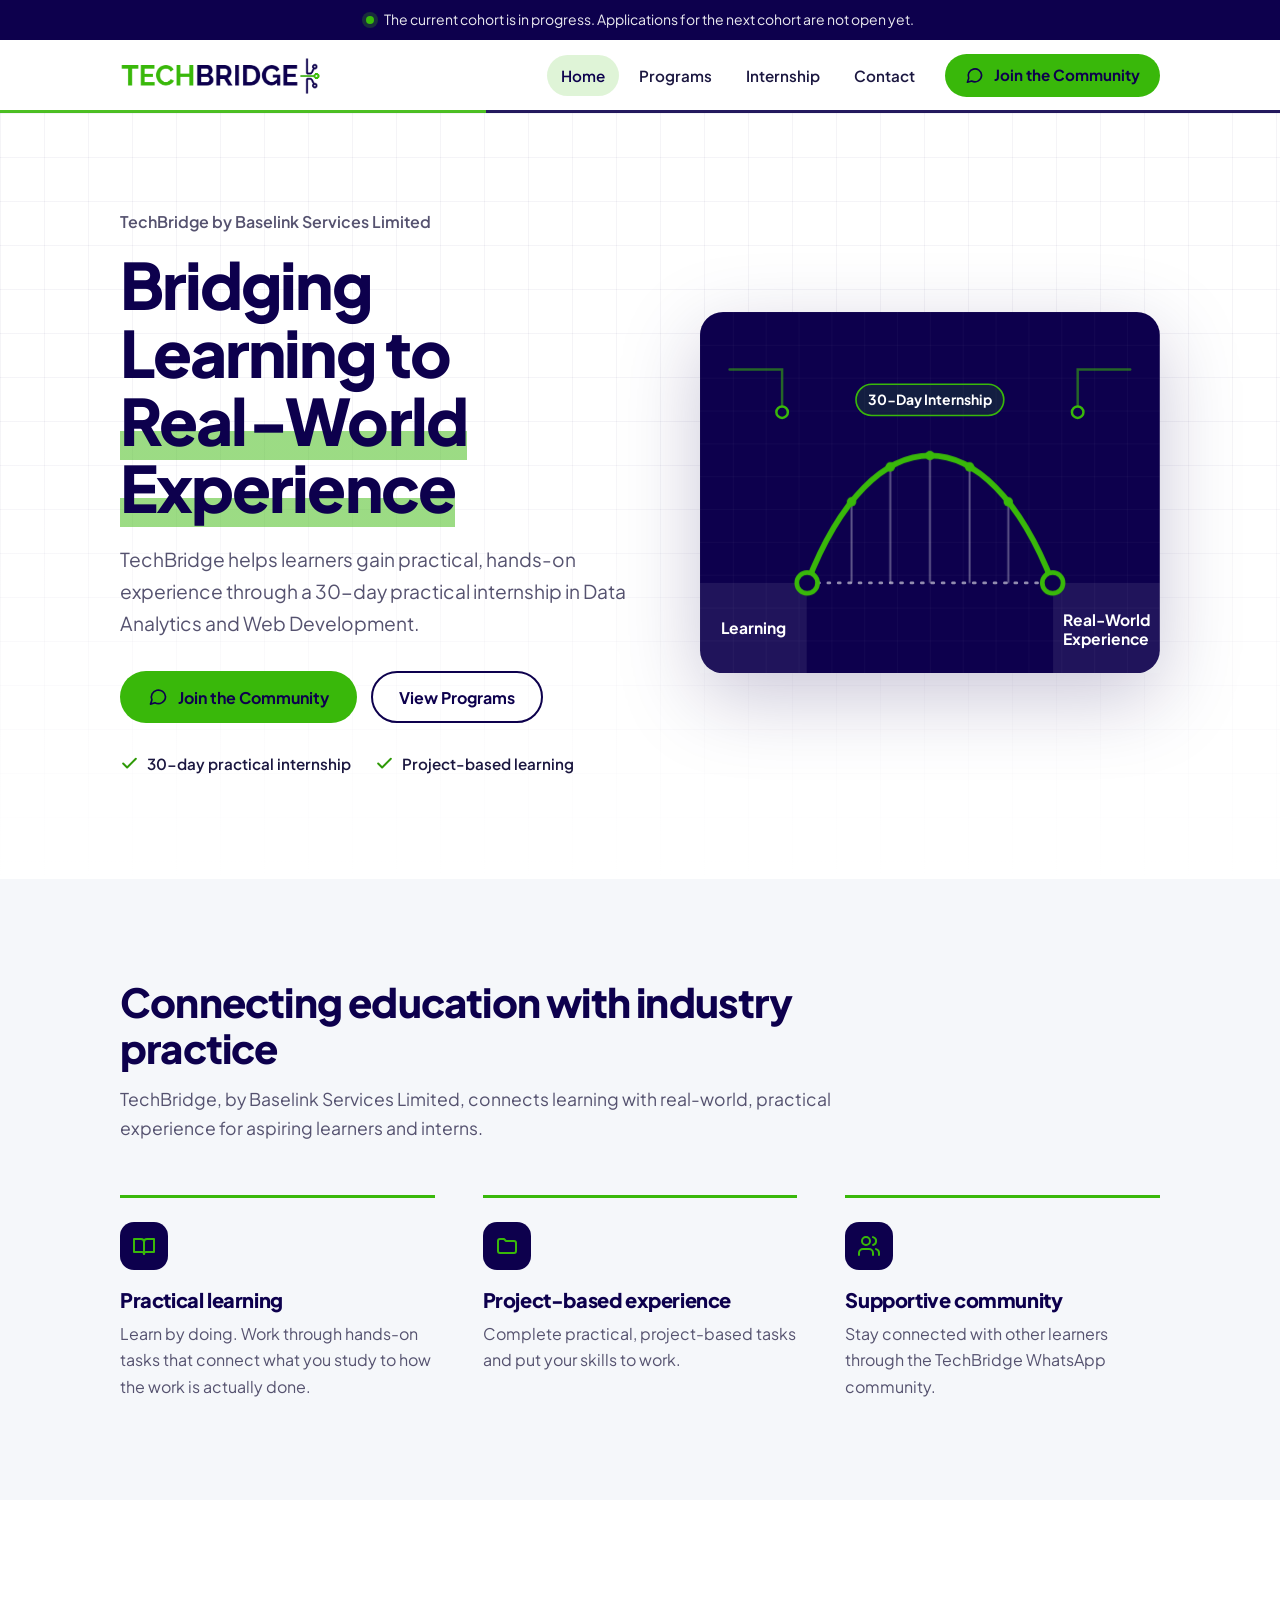
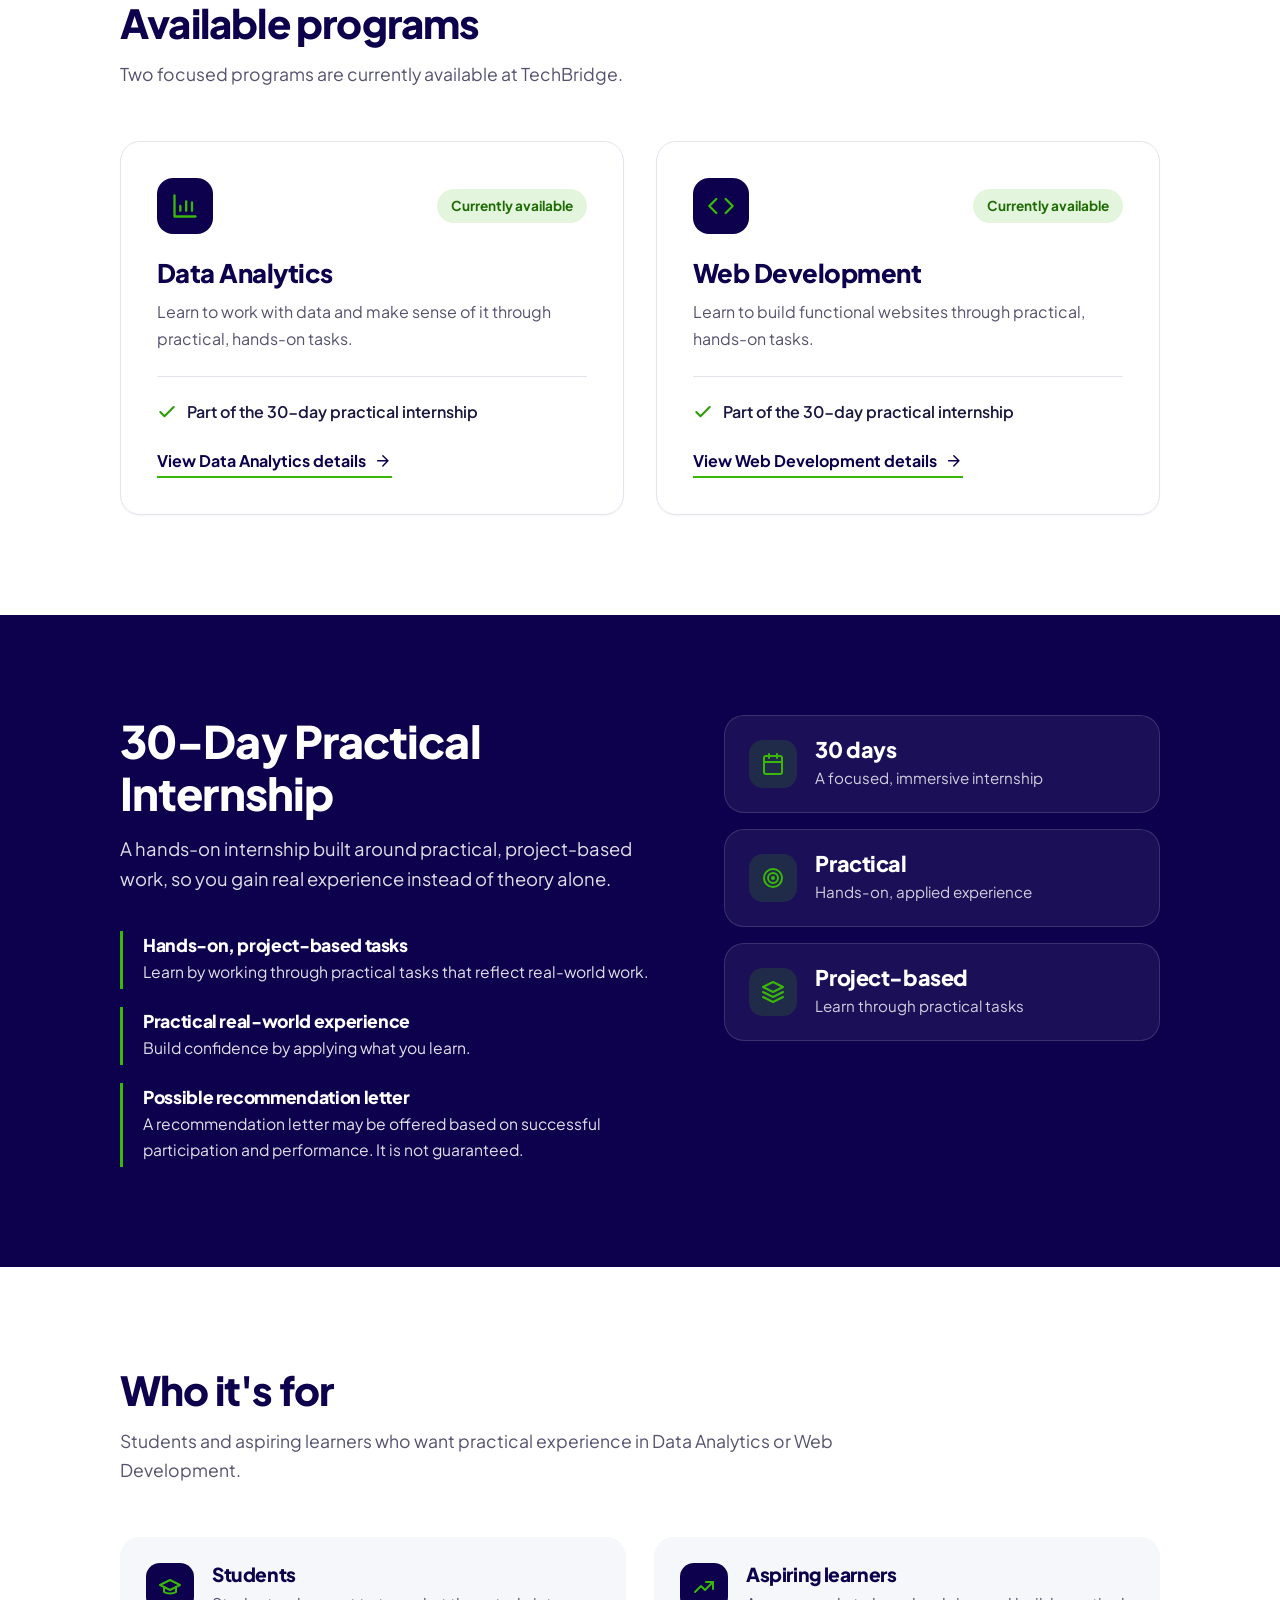
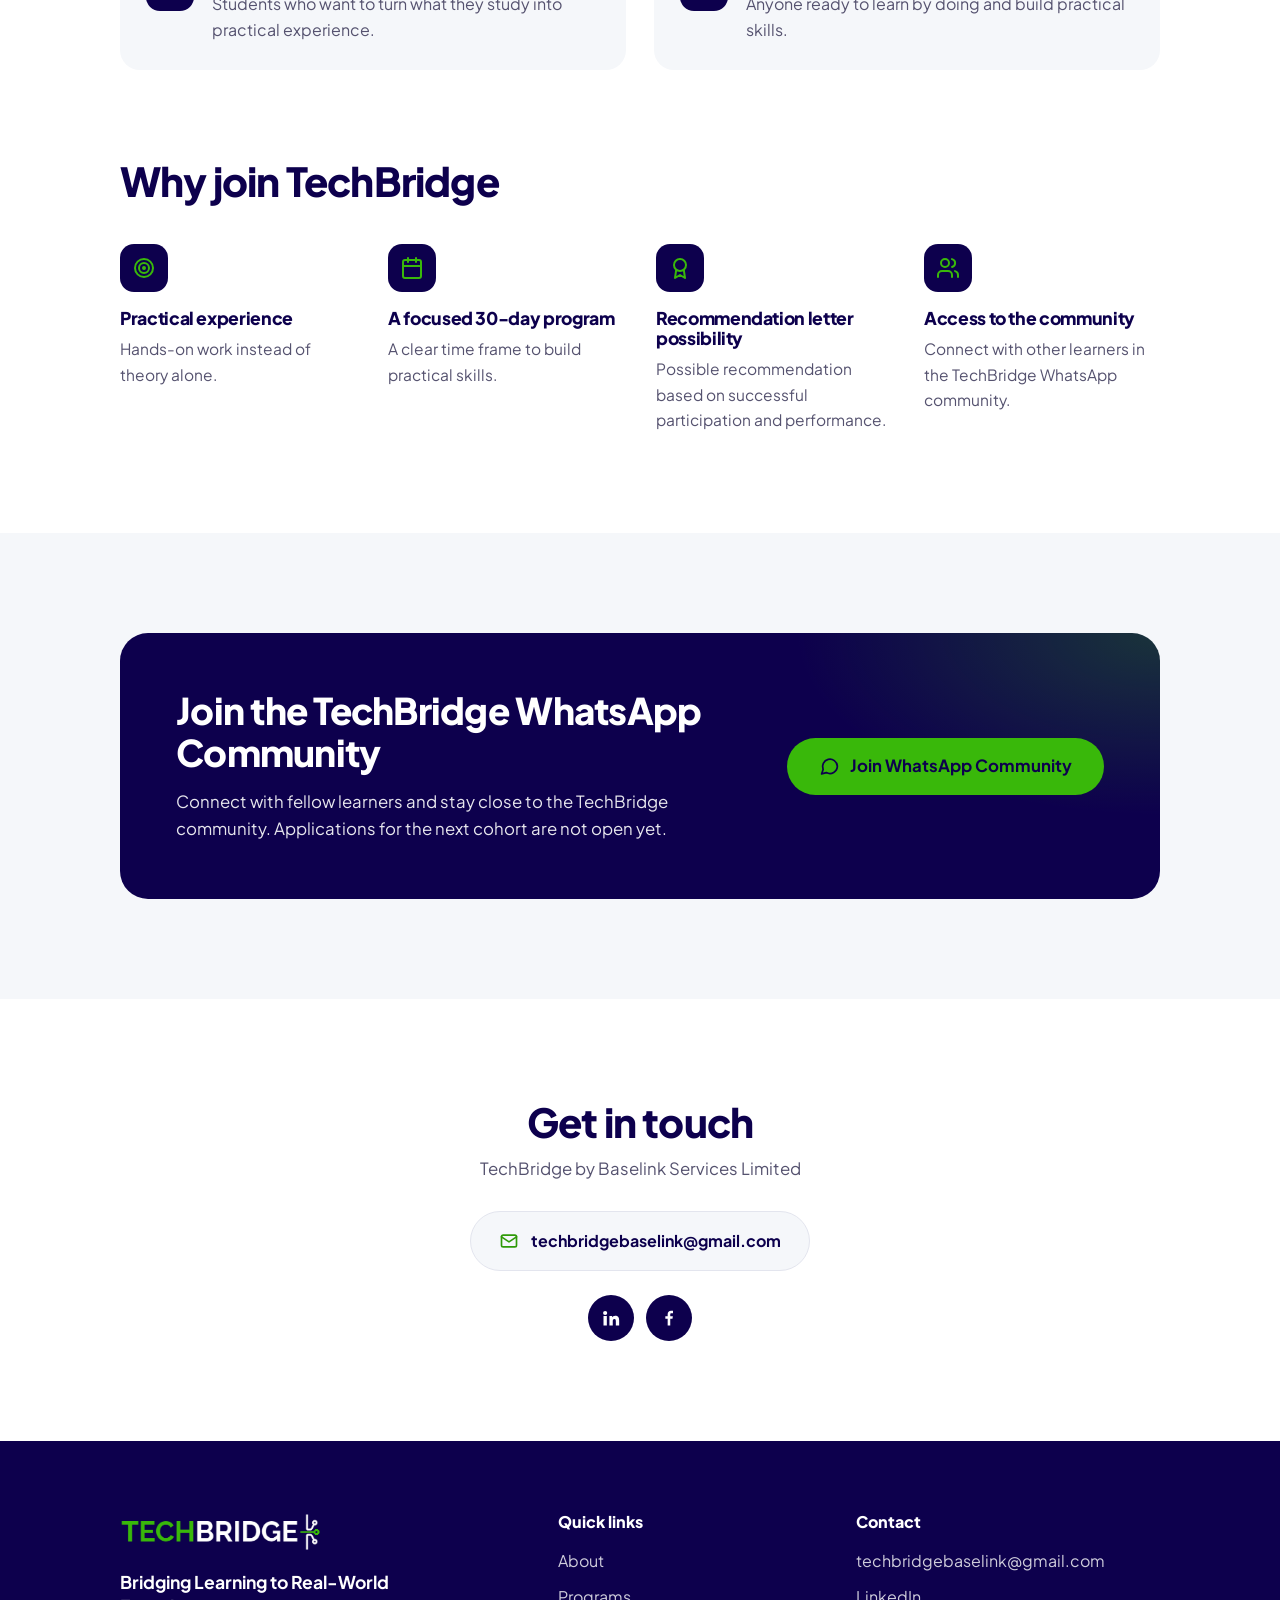
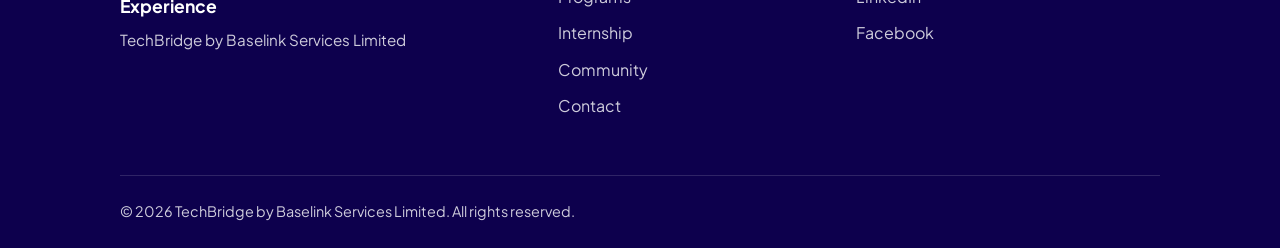
==== commit 1891ac4e: "task 2" ====
--- a/index.html
+++ b/index.html
@@ -34,6 +34,7 @@
       <symbol id="i-mail" viewBox="0 0 24 24" fill="none" stroke="currentColor" stroke-width="2" stroke-linecap="round" stroke-linejoin="round"><rect x="3" y="5" width="18" height="14" rx="2"/><path d="m3 7 9 6 9-6"/></symbol>
       <symbol id="i-linkedin" viewBox="0 0 24 24" fill="currentColor"><path d="M4.98 3.5a2.5 2.5 0 1 1 0 5 2.5 2.5 0 0 1 0-5ZM3 9.5h4V21H3V9.5Zm6.5 0h3.8v1.6h.1c.5-1 1.8-1.9 3.7-1.9 4 0 4.7 2.6 4.7 6V21h-4v-5c0-1.2 0-2.8-1.7-2.8s-2 1.3-2 2.7V21h-4V9.5Z"/></symbol>
       <symbol id="i-facebook" viewBox="0 0 24 24" fill="currentColor"><path d="M13.5 21v-8h2.7l.4-3.2h-3.1V7.8c0-.9.3-1.5 1.6-1.5h1.7V3.4c-.3 0-1.3-.1-2.4-.1-2.4 0-4 1.5-4 4.1v2.4H7.6V13h2.8v8h3.1Z"/></symbol>
+      <symbol id="i-arrow-right" viewBox="0 0 24 24" fill="none" stroke="currentColor" stroke-width="2" stroke-linecap="round" stroke-linejoin="round"><path d="M5 12h14M12 5l7 7-7 7"/></symbol>
     </defs>
   </svg>
 
@@ -50,8 +51,15 @@
       <a class="brand" href="#home" aria-label="TechBridge home">
         <img src="images/techbridge-logo.png" alt="TechBridge" width="546" height="103">
       </a>
+      <nav class="site-nav" aria-label="Main">
+        <ul>
+          <li><a href="#home" aria-current="page">Home</a></li>
+          <li><a href="programs.html">Programs</a></li>
+          <li><a href="#internship">Internship</a></li>
+          <li><a href="#contact">Contact</a></li>
+        </ul>
+      </nav>
       <div class="header-side">
-        <span class="header-org">by Baselink Services Limited</span>
         <a class="btn btn-primary btn-sm" href="https://chat.whatsapp.com/FqpBvYS4oaK32cXDxc8JIS" target="_blank" rel="noopener noreferrer">
           <svg class="icon" aria-hidden="true"><use href="#i-chat"/></svg>
           <span class="label-long">Join the Community</span>
@@ -201,6 +209,9 @@
             <ul class="check-list">
               <li><svg class="icon" aria-hidden="true"><use href="#i-check"/></svg>Part of the 30-day practical internship</li>
             </ul>
+            <a class="text-link" href="programs.html#data-analytics">View Data Analytics details
+              <svg class="icon" aria-hidden="true"><use href="#i-arrow-right"/></svg>
+            </a>
           </article>
 
           <article class="program-card">
@@ -213,6 +224,9 @@
             <ul class="check-list">
               <li><svg class="icon" aria-hidden="true"><use href="#i-check"/></svg>Part of the 30-day practical internship</li>
             </ul>
+            <a class="text-link" href="programs.html#web-development">View Web Development details
+              <svg class="icon" aria-hidden="true"><use href="#i-arrow-right"/></svg>
+            </a>
           </article>
         </div>
       </div>
@@ -378,7 +392,7 @@
         <h2>Quick links</h2>
         <ul>
           <li><a href="#about">About</a></li>
-          <li><a href="#programs">Programs</a></li>
+          <li><a href="programs.html">Programs</a></li>
           <li><a href="#internship">Internship</a></li>
           <li><a href="#community">Community</a></li>
           <li><a href="#contact">Contact</a></li>
--- a/style.css
+++ b/style.css
@@ -31,6 +31,9 @@
 
   /* gap used by the 4-up "Why join" row, reused in a calc() below */
   --quad-gap: clamp(20px, 3vw, 32px);
+
+  /* how far anchor links stop below the top (header is sticky on desktop only) */
+  --scroll-offset: calc(var(--header-h) + 16px);
 }
 
 /* ---------- Reset / base ---------- */
@@ -40,7 +43,7 @@
 
 html {
   scroll-behavior: smooth;
-  scroll-padding-top: calc(var(--header-h) + 16px);
+  scroll-padding-top: var(--scroll-offset);
   -webkit-text-size-adjust: 100%;
 }
 
@@ -213,12 +216,6 @@
   align-items: center;
   gap: 20px;
 }
-.header-org {
-  white-space: nowrap;
-  font-size: 0.875rem;
-  font-weight: 600;
-  color: var(--muted);
-}
 
 /* ---------- Hero ---------- */
 .hero {
@@ -333,7 +330,7 @@
 }
 
 .icon-chip {
-  display: inline-flex;
+  display: flex;                 /* block-level, so no stray line-height gap under it */
   align-items: center;
   justify-content: center;
   width: 48px;
@@ -612,8 +609,6 @@
 
 /* Tablet */
 @media (max-width: 960px) {
-  .header-org { display: none; }
-
   /* Hero: stack text above illustration */
   .hero-grid { flex-direction: column; align-items: stretch; }
   .hero-copy,
@@ -688,6 +683,363 @@
   .brand img { height: 26px; }
 }
 
+
+/* ==========================================================
+   TASK 2 ADDITIONS
+   Header navigation, text links, and the Programs page.
+   (All layout is flexbox.)
+   ========================================================== */
+
+/* ---------- Header navigation ---------- */
+.site-nav { margin-left: auto; }   /* pushes nav (and the button after it) to the right */
+.site-nav ul {
+  display: flex;
+  gap: 6px;
+}
+.site-nav a {
+  display: block;
+  padding: 8px 14px;
+  border-radius: 999px;
+  font-size: 0.95rem;
+  font-weight: 600;
+  color: var(--ink);
+  text-decoration: none;
+  transition: background-color 0.2s, color 0.2s;
+}
+.site-nav a:hover { background: var(--soft); color: var(--navy); }
+.site-nav a[aria-current="page"] {
+  background: rgba(57, 184, 10, 0.16);
+  color: var(--navy);
+}
+
+/* ---------- Text link with arrow ---------- */
+.text-link {
+  display: inline-flex;
+  align-items: center;
+  gap: 8px;
+  padding-bottom: 2px;
+  border-bottom: 2px solid var(--green);
+  font-weight: 700;
+  color: var(--navy);
+  text-decoration: none;
+  transition: gap 0.2s;
+}
+.text-link:hover { gap: 12px; }
+.text-link .icon { width: 1.1em; height: 1.1em; }
+.program-card .text-link { margin-top: 22px; }
+
+/* Outline button for dark backgrounds */
+.btn-outline-light {
+  background: transparent;
+  color: var(--white);
+  border-color: rgba(255, 255, 255, 0.7);
+}
+.btn-outline-light:hover {
+  background: var(--white);
+  color: var(--navy);
+}
+
+/* ---------- Programs page: hero ---------- */
+.page-hero { padding: clamp(36px, 6vw, 72px) 0 clamp(48px, 7vw, 88px); }
+
+.breadcrumb { margin-bottom: 22px; }
+.breadcrumb ul {
+  display: flex;
+  flex-wrap: wrap;
+  align-items: center;
+  gap: 8px;
+  font-size: 0.9rem;
+  font-weight: 600;
+  color: var(--muted);
+}
+.breadcrumb li + li::before {
+  content: "/";
+  margin-right: 8px;
+  color: #b4b7c7;
+}
+.breadcrumb a { text-decoration: none; }
+.breadcrumb a:hover { color: var(--navy); text-decoration: underline; }
+.breadcrumb [aria-current="page"] { color: var(--navy); }
+
+/* Program chooser on the right of the hero */
+.chooser {
+  flex: 0.95 1 0;
+  min-width: 0;
+  display: flex;
+  flex-direction: column;
+  gap: 16px;
+}
+.chooser-label {
+  font-size: 0.95rem;
+  font-weight: 700;
+  color: var(--muted);
+}
+.path-card {
+  display: flex;
+  align-items: center;
+  gap: 18px;
+  padding: 22px 24px;
+  background: var(--white);
+  border: 1px solid var(--line);
+  border-radius: var(--radius);
+  box-shadow: 0 10px 30px rgba(13, 0, 77, 0.08);
+  text-decoration: none;
+  transition: border-color 0.2s;
+}
+.path-card:hover { border-color: var(--green); }
+.path-text { flex: 1 1 0; min-width: 0; }
+.path-text h2 { font-size: 1.3rem; margin-bottom: 2px; }
+.path-text p { font-size: 0.97rem; color: var(--muted); }
+.path-arrow {
+  flex: none;
+  display: flex;
+  align-items: center;
+  justify-content: center;
+  width: 42px;
+  height: 42px;
+  border-radius: 50%;
+  background: var(--soft);
+  color: var(--navy);
+  transition: background-color 0.2s;
+}
+.path-card:hover .path-arrow { background: var(--green); }
+
+/* ---------- Programs page: one program section ---------- */
+.program-head {
+  display: flex;
+  align-items: center;
+  gap: clamp(32px, 6vw, 72px);
+}
+.program-head-reverse { flex-direction: row-reverse; }   /* illustration on the left */
+.program-head-text { flex: 1.1 1 0; min-width: 0; }
+.program-art {
+  flex: 0.9 1 0;
+  min-width: 0;
+  filter: drop-shadow(0 24px 40px rgba(13, 0, 77, 0.22));
+}
+.program-art svg { width: 100%; height: auto; }
+
+.program-title-row {
+  display: flex;
+  align-items: center;
+  flex-wrap: wrap;
+  gap: 14px;
+  margin-bottom: 22px;
+}
+.program-head h2 { font-size: clamp(2.1rem, 4.6vw, 3.1rem); letter-spacing: -0.03em; }
+.program-intro {
+  margin-top: 16px;
+  max-width: 54ch;
+  font-size: 1.15rem;
+  color: var(--muted);
+}
+
+/* Small "at a glance" boxes */
+.facts {
+  display: flex;
+  flex-wrap: wrap;
+  gap: 10px;
+  margin-top: 28px;
+}
+.fact {
+  display: flex;
+  flex-direction: column;
+  padding: 10px 14px;
+  background: var(--white);
+  border: 1px solid var(--line);
+  border-left: 4px solid var(--green);
+  border-radius: 14px;
+}
+.fact-label { font-size: 0.8rem; font-weight: 600; color: var(--muted); }
+.fact-value { font-weight: 700; color: var(--navy); }
+
+.sub-head {
+  margin: clamp(48px, 7vw, 72px) 0 24px;
+  font-size: clamp(1.35rem, 2.6vw, 1.8rem);
+}
+
+/* Topic cards: 3 per row, wrapping to 2 then 1 */
+.topics {
+  --topic-gap: clamp(16px, 2.4vw, 24px);
+  display: flex;
+  flex-wrap: wrap;
+  gap: var(--topic-gap);
+}
+.topic {
+  flex: 0 0 calc((100% - 2 * var(--topic-gap)) / 3);
+  min-width: 0;
+  padding: 26px;
+  background: var(--white);
+  border: 1px solid var(--line);
+  border-radius: var(--radius);
+}
+.topic .icon-chip { margin-bottom: 16px; }
+.topic h4 {
+  margin-bottom: 8px;
+  font-size: 1.15rem;
+  font-weight: 800;
+  letter-spacing: -0.01em;
+  color: var(--navy);
+}
+.topic p { font-size: 0.97rem; color: var(--muted); }
+
+.topic-note {
+  background: var(--navy);
+  border-color: var(--navy);
+}
+.topic-note h4 { color: var(--white); }
+.topic-note p { color: rgba(255, 255, 255, 0.85); }
+
+/* Skill pills */
+.skills {
+  display: flex;
+  flex-wrap: wrap;
+  gap: 10px;
+}
+.skill {
+  display: inline-flex;
+  align-items: center;
+  gap: 8px;
+  padding: 10px 18px;
+  border-radius: 999px;
+  background: rgba(57, 184, 10, 0.14);
+  font-size: 0.97rem;
+  font-weight: 600;
+  color: var(--navy);
+}
+.skill .icon { color: #1f6b05; }
+
+/* Next-step strip at the end of each program */
+.program-next {
+  display: flex;
+  align-items: center;
+  justify-content: space-between;
+  flex-wrap: wrap;
+  gap: 20px 32px;
+  margin-top: clamp(40px, 6vw, 64px);
+  padding: 24px 28px;
+  background: var(--white);
+  border: 1px solid var(--line);
+  border-radius: var(--radius);
+}
+.section:not(.section-soft) .program-next { background: var(--soft); }
+.program-next p { flex: 1 1 320px; }
+.program-next-actions {
+  display: flex;
+  align-items: center;
+  flex-wrap: wrap;
+  gap: 16px 24px;
+}
+
+/* ---------- Programs page: which program is right? ---------- */
+.fit-grid {
+  display: flex;
+  gap: clamp(16px, 3vw, 28px);
+}
+.fit-card {
+  flex: 1 1 0;
+  min-width: 0;
+  display: flex;
+  flex-direction: column;
+  align-items: flex-start;
+  padding: clamp(24px, 4vw, 36px);
+  background: var(--white);
+  border: 1px solid var(--line);
+  border-radius: var(--radius);
+}
+.fit-title {
+  display: flex;
+  align-items: center;
+  gap: 16px;
+  margin-bottom: 22px;
+}
+.fit-title h3 { font-size: 1.3rem; }
+.fit-list {
+  display: flex;
+  flex-direction: column;
+  gap: 12px;
+  margin-bottom: 28px;
+}
+.fit-list li {
+  display: flex;
+  align-items: flex-start;
+  gap: 10px;
+}
+.fit-list .icon { margin-top: 0.28em; color: var(--green-dark); }
+.fit-card .text-link { margin-top: auto; }   /* keeps both links on the same line */
+
+/* ---------- Programs page: closing banner ---------- */
+.banner-actions {
+  flex: none;
+  display: flex;
+  flex-direction: column;
+  gap: 12px;
+}
+.banner-more {
+  display: flex;
+  justify-content: center;
+  margin-top: 32px;
+}
+
+/* ---------- Responsive (Task 2) ---------- */
+
+/* Header: nav drops under the logo row, and the header stops sticking */
+@media (max-width: 860px) {
+  :root { --scroll-offset: 16px; }
+
+  .site-header { position: relative; }
+  .header-inner {
+    flex-wrap: wrap;
+    min-height: 0;
+    padding-top: 12px;
+    row-gap: 8px;
+  }
+  .site-nav {
+    order: 3;
+    flex: 1 0 100%;
+    margin-left: 0;
+    overflow-x: auto;
+    padding-bottom: 12px;
+  }
+  .site-nav ul { gap: 4px; }
+  .site-nav a { padding: 8px 12px; white-space: nowrap; }
+}
+
+@media (max-width: 960px) {
+  .chooser { flex: none; }
+
+  .program-head,
+  .program-head-reverse { flex-direction: column; align-items: stretch; }
+  .program-head-text,
+  .program-art { flex: none; }
+  .program-art { width: 100%; max-width: 600px; }
+
+  .topic { flex-basis: calc((100% - var(--topic-gap)) / 2); }
+
+  .banner-actions { flex-direction: row; flex-wrap: wrap; }
+}
+
+@media (max-width: 640px) {
+  /* nav: four links share the row evenly so none are cut off */
+  .site-nav ul { gap: 0; justify-content: space-between; }
+  .site-nav a { padding: 8px 10px; font-size: 0.9rem; }
+
+  .path-card { padding: 18px; gap: 14px; }
+  .path-text h2 { font-size: 1.15rem; }
+
+  .topic { flex-basis: 100%; }
+
+  .fit-grid { flex-direction: column; }
+  .fit-card { flex: none; }
+
+  .program-next { padding: 20px; }
+  .program-next-actions { flex-direction: column; align-items: stretch; }
+  .program-next-actions .text-link { align-self: flex-start; }
+
+  .banner-actions { flex-direction: column; align-self: stretch; }
+  .banner-actions .btn { width: 100%; }
+}
+
 /* ---------- Reduced motion ---------- */
 @media (prefers-reduced-motion: reduce) {
   html { scroll-behavior: auto; }
